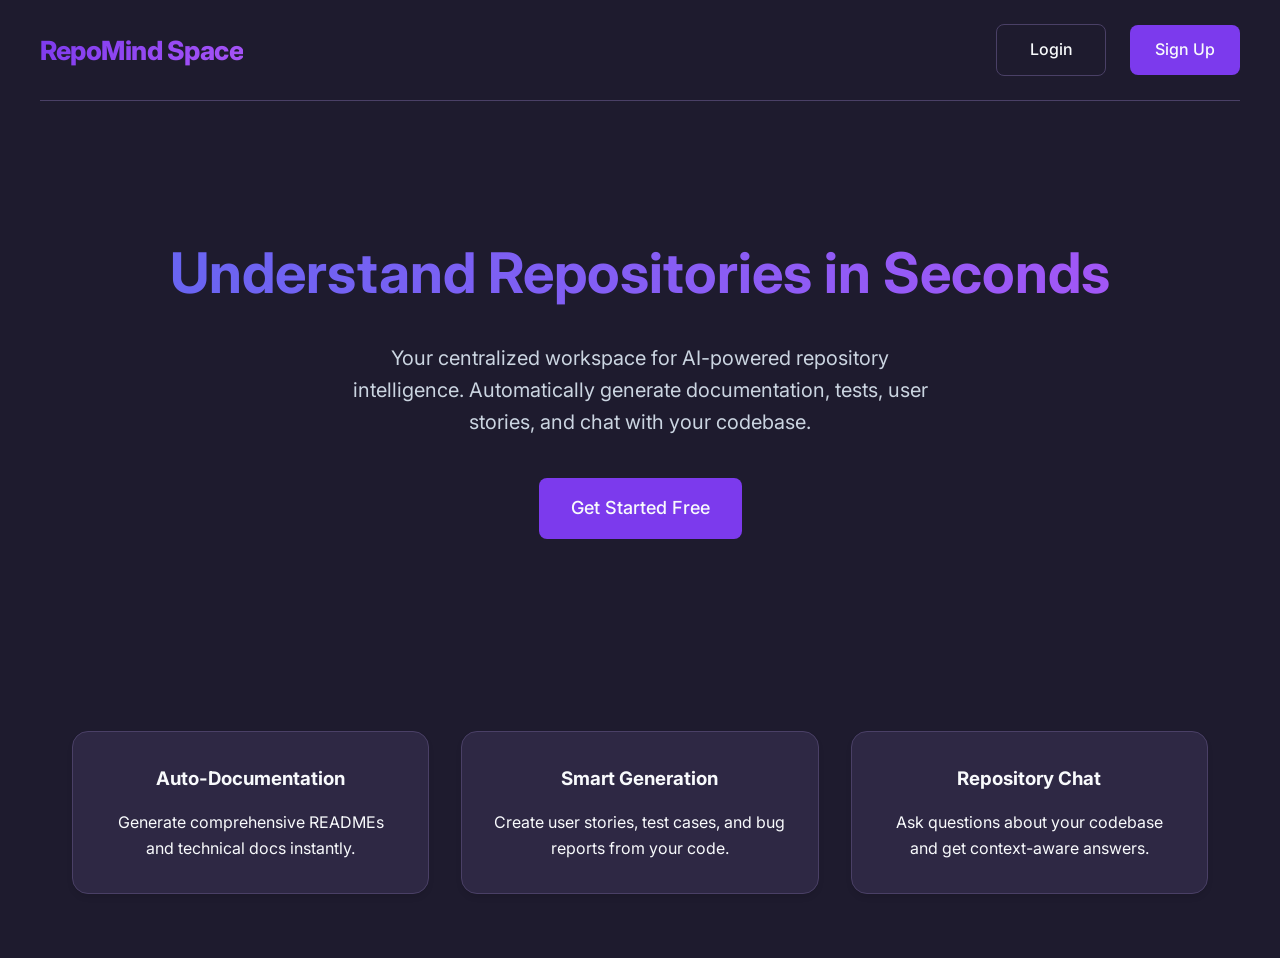
==== index.html @ f8f44703 "Project Completed" ====
<!DOCTYPE html>
<html lang="en">
<head>
    <meta charset="UTF-8">
    <meta name="viewport" content="width=device-width, initial-scale=1.0">
    <title>RepoMind Space - AI-Powered Repository Intelligence</title>
    <link href="https://fonts.googleapis.com/css2?family=Inter:wght@400;500;600;700&display=swap" rel="stylesheet">
    <link rel="stylesheet" href="css/style.css">
    <style>
        .hero {
            padding: 8rem 0;
            text-align: center;
        }
        .hero h1 {
            font-size: 3.5rem;
            margin-bottom: 1.5rem;
            background: linear-gradient(to right, #6366f1, #a855f7);
            -webkit-background-clip: text;
            -webkit-text-fill-color: transparent;
        }
        .hero p {
            font-size: 1.25rem;
            color: var(--text-muted);
            max-width: 600px;
            margin: 0 auto 2.5rem;
        }
        .features {
            padding: 4rem 0;
        }
    </style>
</head>
<body>
    <nav class="navbar container">
        <a href="index.html" class="navbar-brand">RepoMind Space</a>
        <div id="nav-unauth" class="navbar-nav">
            <a href="pages/login.html" class="btn btn-secondary" style="width: 110px;">Login</a>
            <a href="pages/register.html" class="btn btn-primary" style="width: 110px;">Sign Up</a>
        </div>
        <div id="nav-auth" class="navbar-nav" style="display: none; align-items: center; gap: 1rem;">
            <a href="pages/dashboard.html" class="btn btn-primary" style="padding: 0.5rem 1.25rem;">Dashboard</a>
        </div>
    </nav>

    <main class="container">
        <section class="hero">
            <h1>Understand Repositories in Seconds</h1>
            <p>Your centralized workspace for AI-powered repository intelligence. Automatically generate documentation, tests, user stories, and chat with your codebase.</p>
            <div style="display: flex; gap: 1rem; justify-content: center;">
                <a href="pages/register.html" class="btn btn-primary hero-btn" style="padding: 1rem 2rem; font-size: 1.125rem; transition: transform 0.2s ease, box-shadow 0.2s ease;" onmouseover="this.style.transform='translateY(-3px)'; this.style.boxShadow='0 10px 25px rgba(99, 102, 241, 0.4)';" onmouseout="this.style.transform='translateY(0)'; this.style.boxShadow='none';">Get Started Free</a>

            </div>
        </section>

        <section id="features" class="features grid grid-cols-3">
            <div class="card text-center animate-fade-up delay-100">
                <h3 class="mb-2">Auto-Documentation</h3>
                <p class="text-muted">Generate comprehensive READMEs and technical docs instantly.</p>
            </div>
            <div class="card text-center animate-fade-up delay-200">
                <h3 class="mb-2">Smart Generation</h3>
                <p class="text-muted">Create user stories, test cases, and bug reports from your code.</p>
            </div>
            <div class="card text-center animate-fade-up delay-300">
                <h3 class="mb-2">Repository Chat</h3>
                <p class="text-muted">Ask questions about your codebase and get context-aware answers.</p>
            </div>
        </section>
    </main>

    <script src="js/config.js"></script>
    <script>
        // Check if user is logged in
        document.addEventListener('DOMContentLoaded', () => {
            const token = localStorage.getItem('token');
            if (token) {
                document.getElementById('nav-unauth').style.display = 'none';
                document.getElementById('nav-auth').style.display = 'flex';
            }
        });
    </script>
</body>
</html>
---- css/style.css ----
:root {
  --primary-color: #7c3aed;
  --primary-hover: #6d28d9;
  --bg-dark: #1e1b2e;
  --bg-card: #2e2844;
  --text-main: #f8fafc;
  --text-muted: #cbd5e1;
  --border-color: #4a4066;
  --success: #10b981;
  --error: #ef4444;
  --warning: #f59e0b;
  --glass-bg: rgba(46, 40, 68, 0.6);
  --glass-border: var(--alpha-10);
  --glass-hover-bg: rgba(46, 40, 68, 0.8);
  --alpha-5: rgba(255, 255, 255, 0.05);
  --alpha-10: rgba(255, 255, 255, 0.1);
  --alpha-20: rgba(255, 255, 255, 0.2);
  --alpha-30: rgba(255, 255, 255, 0.3);}

:root[data-theme="light"] {
  --bg-dark: #f8fafc;
  --bg-card: #ffffff;
  --text-main: #0f172a;
  --text-muted: #64748b;
  --border-color: #e2e8f0;
  --glass-bg: rgba(255, 255, 255, 0.7);
  --glass-border: rgba(0, 0, 0, 0.1);
  --glass-hover-bg: rgba(255, 255, 255, 0.9);
  --alpha-5: rgba(0, 0, 0, 0.05);
  --alpha-10: rgba(0, 0, 0, 0.1);
  --alpha-20: rgba(0, 0, 0, 0.2);
  --alpha-30: rgba(0, 0, 0, 0.3);

}

* {
  box-sizing: border-box;
  margin: 0;
  padding: 0;
}

body {
  font-family: 'Inter', system-ui, sans-serif;
  background-color: var(--bg-dark);
  color: var(--text-main);
  line-height: 1.6;
}

a {
  color: var(--primary-color);
  text-decoration: none;
  transition: color 0.3s ease;
}

a:hover {
  color: var(--primary-hover);
}

.container {
  max-width: 1200px;
  margin: 0 auto;
  padding: 0 2rem;
}

/* Navbar */
.navbar {
  display: flex;
  justify-content: space-between;
  align-items: center;
  padding: 1.5rem 0;
  border-bottom: 1px solid var(--border-color);
}

.navbar-brand {
  font-size: 1.65rem;
  font-weight: 800;
  text-decoration: none;
  background: linear-gradient(135deg, var(--primary-color), #a855f7);
  -webkit-background-clip: text;
  -webkit-text-fill-color: transparent;
  letter-spacing: -0.5px;
  white-space: nowrap;
}

.navbar-nav {
  display: flex;
  gap: 1.5rem;
  align-items: center;
}

/* Buttons */
.btn {
  display: inline-flex;
  align-items: center;
  justify-content: center;
  padding: 0.75rem 1.5rem;
  border-radius: 0.5rem;
  font-weight: 500;
  cursor: pointer;
  transition: all 0.2s ease;
  border: none;
  font-size: 1rem;
}

.btn-primary {
  background-color: var(--primary-color);
  color: var(--text-main);
}

.btn-primary:hover {
  background-color: var(--primary-hover);
  color: white !important;
  transform: translateY(-1px);
  box-shadow: 0 0 15px rgba(99, 102, 241, 0.4);
}

.btn-secondary {
  background-color: transparent;
  border: 1px solid var(--border-color);
  color: var(--text-main);
}

.btn-secondary:hover {
  background-color: var(--bg-card);
}

/* Cards */
.card {
  background-color: var(--bg-card);
  border-radius: 1rem;
  padding: 2rem;
  border: 1px solid var(--border-color);
  box-shadow: 0 4px 6px -1px rgb(0 0 0 / 0.1);
}

/* Forms */
.form-group {
  margin-bottom: 1.5rem;
}

.form-label {
  display: block;
  margin-bottom: 0.5rem;
  font-weight: 500;
  color: var(--text-muted);
}

.form-control {
  width: 100%;
  padding: 0.75rem 1rem;
  background-color: var(--bg-dark);
  border: 1px solid var(--border-color);
  border-radius: 0.5rem;
  color: var(--text-main);
  font-family: inherit;
  transition: border-color 0.2s;
}

.form-control:focus {
  outline: none;
  border-color: var(--primary-color);
}

/* Utility */
.text-center {
  text-align: center;
}

.mb-1 {
  margin-bottom: 0.5rem;
}

.mb-2 {
  margin-bottom: 1rem;
}

.mb-4 {
  margin-bottom: 2rem;
}

.mb-5 {
  margin-bottom: 3rem;
}

.mt-4 {
  margin-top: 2rem;
}

/* Dashboard Layout */
.app-layout {
  display: grid;
  grid-template-columns: 300px 1fr;
  min-height: 100vh;
}

.sidebar {
  background-color: var(--bg-card);
  border-right: 1px solid var(--border-color);
  padding: 1.5rem;
  display: flex;
  flex-direction: column;
  height: 100vh;
  position: sticky;
  top: 0;
}

.sidebar-nav {
  display: flex;
  flex-direction: column;
  gap: 0.5rem;
  margin-top: 2rem;
}

.sidebar-link {
  padding: 0.75rem 1rem;
  border-radius: 0.5rem;
  color: var(--text-muted);
  transition: all 0.2s;
}

.sidebar-link:hover {
  background-color: rgba(168, 85, 247, 0.08);
  color: var(--text-main);
}

.sidebar-link.active {
  background-color: rgba(168, 85, 247, 0.12);
  color: var(--text-main);
  box-shadow: inset 3px 0 0 #a855f7;
}

.main-content {
  padding: 3rem;
  overflow-y: auto;
}

/* Grid System */
.grid {
  display: grid;
  gap: 2rem;
}

.grid-cols-2 {
  grid-template-columns: repeat(2, 1fr);
}

.grid-cols-3 {
  grid-template-columns: repeat(3, 1fr);
}

.grid-cols-4 {
  grid-template-columns: repeat(4, 1fr);
}

/* Auth Split Layout */
.auth-split {
  display: flex;
  min-height: 100vh;
  background-color: #1e1b2e;
  /* dark purple/black background */
  color: var(--text-main);
  padding: 1rem;
  gap: 1rem;
}

.auth-split-left {
  flex: 1;
  border-radius: 1rem;
  background: linear-gradient(135deg, #4f46e5 0%, #1e1b4b 100%);
  background-image: url('https://images.unsplash.com/photo-1618005182384-a83a8bd57fbe?q=80&w=1470&auto=format&fit=crop');
  /* Abstract fluid/tech matching the AI theme */
  background-size: cover;
  background-position: center;
  position: relative;
  display: flex;
  flex-direction: column;
  justify-content: space-between;
  padding: 2.5rem;
  overflow: hidden;
  animation: bgSlideshow 15s infinite;
}

@keyframes bgSlideshow {

  0%,
  100% {
    background-image: url('https://images.unsplash.com/photo-1618005182384-a83a8bd57fbe?q=80&w=1470&auto=format&fit=crop');
  }

  33.33% {
    background-image: url('https://images.unsplash.com/photo-1550751827-4bd374c3f58b?q=80&w=1470&auto=format&fit=crop');
  }

  66.66% {
    background-image: url('https://images.unsplash.com/photo-1451187580459-43490279c0fa?q=80&w=1470&auto=format&fit=crop');
  }
}

.indicator {
  width: 2rem;
  height: 3px;
  background: var(--alpha-30);
  border-radius: 2px;
  transition: background 0.3s;
  animation: slideIndicator 15s infinite;
}

.indicator:nth-child(1) {
  animation-delay: 0s;
}

.indicator:nth-child(2) {
  animation-delay: -10s;
}

.indicator:nth-child(3) {
  animation-delay: -5s;
}

@keyframes slideIndicator {

  0%,
  30% {
    background: white;
  }

  33%,
  100% {
    background: var(--alpha-30);
  }
}

.auth-split-left::before {
  content: '';
  position: absolute;
  top: 0;
  left: 0;
  right: 0;
  bottom: 0;
  background: rgba(30, 27, 46, 0.5);
  /* dark tint overlay */
  z-index: 1;
}

.auth-split-left>* {
  position: relative;
  z-index: 2;
}

.auth-header {
  display: flex;
  justify-content: space-between;
  align-items: center;
}

.auth-brand {
  font-size: 1.75rem;
  font-weight: 800;
  color: var(--text-main);
  letter-spacing: 1px;
  text-shadow: 0 0 10px rgba(168, 85, 247, 0.6), 0 0 20px rgba(168, 85, 247, 0.4);
}

.version-text {
  font-size: 11.5px;
  color: var(--text-muted);
  opacity: 0.7;
  letter-spacing: 0.02em;
  font-weight: 500;
  display: block;
  margin-top: 0.15rem;
}

.version-text.auth-version {
  color: rgba(255, 255, 255, 0.6);
}

.auth-back {
  color: rgba(255, 255, 255, 0.8);
  font-size: 0.875rem;
  background: var(--alpha-10);
  padding: 0.5rem 1rem;
  border-radius: 2rem;
  transition: all 0.2s;
}

.auth-back:hover {
  background: var(--alpha-20);
  color: var(--text-main);
}

.auth-hero-text h1 {
  font-size: 2.5rem;
  color: var(--text-main);
  line-height: 1.2;
  margin-bottom: 2rem;
  max-width: 400px;
}

.auth-split-right {
  flex: 1;
  display: flex;
  flex-direction: column;
  justify-content: center;
  align-items: center;
  padding: 2rem;
}

.auth-form-wrapper {
  width: 100%;
  max-width: 420px;
}

.auth-form-wrapper h2 {
  font-size: 2.5rem;
  margin-bottom: 0.5rem;
  font-weight: 600;
}

.auth-subtitle {
  color: var(--text-muted);
  margin-bottom: 2.5rem;
}

.auth-form-wrapper .form-control {
  background-color: var(--alpha-5);
  border: 1px solid var(--alpha-10);
  padding: 1rem;
  border-radius: 0.5rem;
  font-size: 1rem;
  transition: all 0.2s ease;
}

.auth-form-wrapper .form-control:focus {
  border-color: #a78bfa;
  background-color: var(--alpha-5);
  box-shadow: 0 0 0 2px rgba(167, 139, 250, 0.2);
}

.auth-form-wrapper .btn-primary {
  padding: 1rem;
  width: 100%;
  font-size: 1rem;
  border-radius: 0.5rem;
  margin-top: 1rem;
  background-color: #7c3aed;
  /* purple-ish button */
  border: none;
  font-weight: 500;
}

.auth-form-wrapper .btn-primary:hover {
  background-color: #6d28d9;
  box-shadow: 0 0 15px rgba(124, 58, 237, 0.4);
}

.social-login {
  display: flex;
  gap: 1rem;
  margin-top: 1.5rem;
}

.btn-social {
  flex: 1;
  background: transparent;
  border: 1px solid var(--alpha-10);
  color: var(--text-main);
  padding: 0.75rem;
  border-radius: 0.5rem;
  display: flex;
  justify-content: center;
  align-items: center;
  gap: 0.5rem;
  cursor: pointer;
  transition: all 0.2s;
  font-family: inherit;
  font-size: 0.875rem;
}

.btn-social:hover {
  background: var(--alpha-5);
}

.divider {
  display: flex;
  align-items: center;
  text-align: center;
  margin: 2rem 0;
  color: var(--text-muted);
  font-size: 0.875rem;
}

.divider::before,
.divider::after {
  content: '';
  flex: 1;
  border-bottom: 1px solid var(--alpha-10);
}

.divider:not(:empty)::before {
  margin-right: 1rem;
}

.divider:not(:empty)::after {
  margin-left: 1rem;
}

/* Animations */
@keyframes fadeInUp {
  from {
    opacity: 0;
    transform: translateY(20px);
  }

  to {
    opacity: 1;
    transform: translateY(0);
  }
}

.animate-fade-up {
  animation: fadeInUp 0.6s ease-out forwards;
  opacity: 0;
}

.delay-100 {
  animation-delay: 100ms;
}

.delay-200 {
  animation-delay: 200ms;
}

.delay-300 {
  animation-delay: 300ms;
}

/* Neon Accents & Glowing Cards */
.glow-card {
  position: relative;
  border: 1px solid rgba(168, 85, 247, 0.2);
  box-shadow: 0 4px 20px -2px rgba(99, 102, 241, 0.1);
  transition: all 0.3s ease;
}

.glow-card:hover {
  border-color: rgba(168, 85, 247, 0.5);
  box-shadow: 0 0 20px rgba(168, 85, 247, 0.2), inset 0 0 10px rgba(99, 102, 241, 0.1);
  transform: translateY(-3px);
}

.glow-card .metric-value {
  font-size: 2.5rem;
  font-weight: 800;
  background: linear-gradient(to right, #a855f7, #6366f1);
  -webkit-background-clip: text;
  -webkit-text-fill-color: transparent;
}

/* Dashboard App Layout Enhancements */
.app-layout {
  position: relative;
  background-color: var(--bg-dark);
}

.app-layout::before {
  content: '';
  position: absolute;
  top: 0;
  left: 0;
  width: 40vw;
  height: 40vw;
  background: radial-gradient(circle, rgba(168, 85, 247, 0.08) 0%, transparent 60%);
  pointer-events: none;
  z-index: 0;
}

.app-layout::after {
  content: '';
  position: absolute;
  bottom: 0;
  right: 0;
  width: 50vw;
  height: 50vw;
  background: radial-gradient(circle, rgba(168, 85, 247, 0.06) 0%, transparent 60%);
  pointer-events: none;
  z-index: 0;
}

.sidebar,
.main-content {
  position: relative;
  z-index: 10;
}

/* Glassmorphism Panel */
.glass-panel {
  background: var(--glass-bg);
  backdrop-filter: blur(12px);
  -webkit-backdrop-filter: blur(12px);
  border: 1px solid var(--glass-border);
  border-radius: 1rem;
  padding: 2rem;
  box-shadow: 0 4px 6px -1px rgba(0, 0, 0, 0.1), 0 2px 4px -1px rgba(0, 0, 0, 0.06);
}

/* Sidebar Icons */
.sidebar-link {
  display: flex;
  align-items: center;
  gap: 0.75rem;
  font-weight: 500;
}

.sidebar-link svg {
  width: 1.25rem;
  height: 1.25rem;
  opacity: 0.7;
  transition: opacity 0.2s;
}

.sidebar-link:hover svg,
.sidebar-link.active svg {
  opacity: 1;
}

/* Dashboard Metric Cards */
.metric-header {
  display: flex;
  justify-content: space-between;
  align-items: center;
  margin-bottom: 0.5rem;
}

.metric-icon {
  padding: 0.5rem;
  border-radius: 0.5rem;
  background: rgba(99, 102, 241, 0.1);
  color: var(--primary-color);
  display: flex;
}

.trend-up {
  font-size: 0.75rem;
  color: var(--success);
  font-weight: 600;
  margin-top: 0.25rem;
}

/* Onboarding Progress */
.progress-container {
  width: 100%;
  height: 6px;
  background: var(--alpha-10);
  border-radius: 3px;
  margin: 1rem 0;
  overflow: hidden;
}

.progress-bar {
  height: 100%;
  background: linear-gradient(to right, #6366f1, #a855f7);
  width: 0%;
  /* Default 0 */
  transition: width 0.5s ease;
}

.checklist {
  list-style: none;
  margin-bottom: 1.5rem;
}

.checklist li {
  display: flex;
  align-items: center;
  gap: 0.75rem;
  margin-bottom: 0.5rem;
  color: var(--text-muted);
}

.checklist li svg {
  color: var(--border-color);
}

.checklist li.completed {
  color: var(--text-main);
}

.checklist li.completed svg {
  color: var(--success);
}

/* Quick Actions */
.quick-action-card {
  display: flex;
  flex-direction: column;
  align-items: flex-start;
  padding: 1.5rem;
  background: var(--alpha-5);
  border: 1px solid var(--glass-border);
  border-radius: 0.75rem;
  cursor: pointer;
  transition: all 0.2s ease;
  text-decoration: none;
  color: var(--text-main);
}

.quick-action-card:hover {
  background: rgba(99, 102, 241, 0.05);
  border-color: rgba(99, 102, 241, 0.3);
  transform: translateY(-2px);
  box-shadow: 0 4px 15px rgba(99, 102, 241, 0.1);
}

.quick-action-icon {
  padding: 0.75rem;
  border-radius: 0.5rem;
  background: var(--alpha-5);
  margin-bottom: 1rem;
  transition: background 0.2s;
}

.quick-action-card:hover .quick-action-icon {
  background: rgba(99, 102, 241, 0.2);
  color: #a855f7;
}

/* AI Assistant FAB */
.ai-fab {
  position: fixed;
  bottom: 2rem;
  right: 2rem;
  background: linear-gradient(135deg, #6366f1, #a855f7);
  color: var(--text-main);
  padding: 0.75rem 1.25rem;
  border-radius: 2rem;
  display: flex;
  align-items: center;
  gap: 0.5rem;
  font-weight: 600;
  box-shadow: 0 4px 15px rgba(168, 85, 247, 0.4);
  cursor: pointer;
  transition: all 0.2s ease;
  z-index: 100;
  border: 1px solid var(--alpha-20);
}

.ai-fab:hover {
  transform: translateY(-3px) scale(1.02);
  box-shadow: 0 6px 20px rgba(168, 85, 247, 0.6);
}

/* Onboarding Layout */
.onboarding-container {
  max-width: 1400px;
  margin: 0 auto;
}

.onboarding-layout {
  display: grid;
  grid-template-columns: 2fr 1fr;
  gap: 2.5rem;
  align-items: start;
}

/* Workspaces Layout */
.content-with-sidebar {
  display: grid;
  grid-template-columns: 1fr 300px;
  gap: 2rem;
}

.side-panel {
  border-left: 1px solid var(--border-color);
  padding-left: 2rem;
  display: flex;
  flex-direction: column;
  gap: 2rem;
}

.search-wrapper {
  position: relative;
  width: 100%;
  max-width: 400px;
}

.search-input {
  width: 100%;
  padding: 0.75rem 1rem 0.75rem 2.5rem;
  background-color: var(--bg-dark);
  border: 1px solid var(--border-color);
  border-radius: 0.5rem;
  color: var(--text-main);
  transition: all 0.2s;
}

.search-input:focus {
  outline: none;
  border-color: var(--primary-color);
  box-shadow: 0 0 0 2px rgba(124, 58, 237, 0.2);
}

.search-icon {
  position: absolute;
  left: 0.75rem;
  top: 50%;
  transform: translateY(-50%);
  color: var(--text-muted);
}

.tech-badge {
  display: inline-block;
  padding: 0.25rem 0.75rem;
  font-size: 0.75rem;
  border-radius: 1rem;
  background: rgba(124, 58, 237, 0.1);
  color: #a78bfa;
  border: 1px solid rgba(124, 58, 237, 0.2);
  margin-right: 0.5rem;
  margin-bottom: 0.5rem;
}

.activity-item {
  display: flex;
  gap: 1rem;
  margin-bottom: 1.5rem;
  position: relative;
}

.activity-item::before {
  content: '';
  position: absolute;
  left: 0.5rem;
  top: 1.5rem;
  bottom: -1.5rem;
  width: 1px;
  background: var(--border-color);
}

.activity-item:last-child::before {
  display: none;
}

.activity-icon {
  width: 1rem;
  height: 1rem;
  border-radius: 50%;
  background: var(--bg-card);
  border: 2px solid var(--primary-color);
  z-index: 1;
  margin-top: 0.25rem;
  flex-shrink: 0;
}

.activity-content h4 {
  font-size: 0.875rem;
  margin-bottom: 0.15rem;
}

.activity-content p {
  font-size: 0.75rem;
  color: var(--text-muted);
}

/* Create Workspace Redesign Enhancements */
.stepper {
  display: flex;
  align-items: center;
  gap: 1.5rem;
  margin-top: 1.5rem;
  margin-bottom: 2rem;
}

.step-item {
  display: flex;
  align-items: center;
  gap: 0.5rem;
  font-size: 0.875rem;
  color: var(--text-muted);
  font-weight: 500;
}

.step-item.active {
  color: #a78bfa;
}

.step-number {
  display: flex;
  align-items: center;
  justify-content: center;
  width: 1.5rem;
  height: 1.5rem;
  border-radius: 50%;
  background: var(--alpha-10);
  font-size: 0.75rem;
}

.step-item.active .step-number {
  background: var(--primary-color);
  color: var(--text-main);
}

.helper-text {
  font-size: 0.75rem;
  color: var(--text-muted);
  margin-top: 0.5rem;
  display: block;
}

.pill-tabs {
  display: inline-flex;
  background: rgba(0, 0, 0, 0.2);
  padding: 0.35rem;
  border-radius: 2rem;
  gap: 0.25rem;
  margin-bottom: 2rem;
  border: 1px solid var(--glass-border);
}

.pill-btn {
  background: transparent;
  border: none;
  color: var(--text-muted);
  font-size: 0.875rem;
  font-weight: 500;
  cursor: pointer;
  padding: 0.5rem 1.25rem;
  border-radius: 1.5rem;
  transition: all 0.3s ease;
}

.pill-btn:hover {
  color: var(--text-main);
  background: var(--alpha-5);
}

.pill-btn.active {
  background: linear-gradient(135deg, #7c3aed, #6d28d9);
  color: var(--text-main);
  box-shadow: 0 4px 12px rgba(124, 58, 237, 0.3);
}

.upload-dropzone {
  border: 2px dashed var(--border-color);
  border-radius: 0.75rem;
  padding: 3rem 2rem;
  text-align: center;
  background: var(--alpha-5);
  cursor: pointer;
  transition: all 0.2s ease;
  display: flex;
  flex-direction: column;
  align-items: center;
  gap: 1rem;
}

.upload-dropzone:hover,
.upload-dropzone.dragover {
  border-color: var(--primary-color);
  background: rgba(124, 58, 237, 0.05);
}

.upload-icon {
  width: 3rem;
  height: 3rem;
  color: var(--primary-color);
  opacity: 0.8;
}

.trust-badges {
  display: flex;
  gap: 1.5rem;
  justify-content: center;
  margin-top: 2rem;
  flex-wrap: wrap;
}

.trust-badge {
  display: flex;
  align-items: center;
  gap: 0.5rem;
  font-size: 0.75rem;
  color: var(--text-muted);
}

.analysis-container {
  max-width: 1400px;
  margin: 0 auto;
  padding: 48px 56px;
  width: 100%;
}

.analysis-header-title {
  font-size: 40px;
  font-weight: 800;
  margin-bottom: 0.5rem;
  color: var(--text-main);
}

.analysis-section-title {
  font-size: 22px;
  font-weight: 700;
  margin-bottom: 1.5rem;
  color: var(--text-main);
}

.analysis-body-text {
  font-size: 16px;
  color: var(--text-muted);
  line-height: 1.6;
}

.analysis-card-value {
  font-size: 36px;
  font-weight: 800;
  color: var(--text-main);
  margin-bottom: 0.5rem;
}

.analysis-grid-65-35 {
  display: grid;
  grid-template-columns: 65% 1fr;
  gap: 36px;
  margin-bottom: 40px;
}

.analysis-grid-4 {
  display: grid;
  grid-template-columns: repeat(4, 1fr);
  gap: 32px;
  margin-bottom: 40px;
}

.analysis-grid-2 {
  display: grid;
  grid-template-columns: 1fr 1fr;
  gap: 36px;
  margin-bottom: 40px;
}

.analysis-card {
  background: rgba(30, 27, 46, 0.6);
  backdrop-filter: blur(12px);
  border: 1px solid var(--alpha-10);
  border-radius: 1rem;
  padding: 32px;
  transition: all 0.3s ease;
  position: relative;
  overflow: hidden;
  display: flex;
  flex-direction: column;
}

.analysis-card:hover {
  border-color: rgba(168, 85, 247, 0.4);
  box-shadow: 0 10px 30px rgba(0, 0, 0, 0.3), 0 0 20px rgba(124, 58, 237, 0.15);
  transform: translateY(-4px);
}

.analysis-card-inner-grid {
  display: flex;
  flex-direction: column;
  gap: 1.5rem;
}

.tree-panel {
  background: #0f0d14;
  border: 1px solid var(--glass-border);
  border-radius: 0.75rem;
  padding: 24px;
  font-family: 'Fira Code', 'Courier New', Courier, monospace;
  font-size: 16px;
  color: #a78bfa;
  line-height: 1.6;
  overflow-x: auto;
  position: relative;
  box-shadow: inset 0 0 20px rgba(0, 0, 0, 0.5);
  flex-grow: 1;
}

.insight-item {
  background: var(--alpha-5);
  border: 1px solid rgba(168, 85, 247, 0.15);
  border-radius: 0.75rem;
  padding: 1.5rem;
  display: flex;
  flex-direction: column;
  gap: 0.5rem;
}

.action-btn-large {
  display: flex;
  align-items: center;
  justify-content: flex-start;
  gap: 1rem;
  padding: 1.25rem 1.5rem;
  background: var(--alpha-5);
  border: 1px solid var(--alpha-10);
  border-radius: 0.75rem;
  color: var(--text-main);
  text-decoration: none;
  transition: all 0.2s;
  font-weight: 600;
  font-size: 16px;
}

.action-btn-large:hover {
  background: var(--alpha-10);
  border-color: rgba(168, 85, 247, 0.4);
  transform: translateX(4px);
}

.action-btn-large.primary {
  background: linear-gradient(135deg, rgba(124, 58, 237, 0.2), rgba(168, 85, 247, 0.1));
  border-color: var(--primary-color);
  color: var(--text-main);
}

.action-btn-large.primary:hover {
  background: var(--primary-color);
  box-shadow: 0 4px 15px rgba(124, 58, 237, 0.4);
  transform: translateX(4px);
}

@media (max-width: 1024px) {

  .analysis-grid-65-35,
  .analysis-grid-4,
  .analysis-grid-2 {
    grid-template-columns: 1fr;
  }
}


.meta-badges {
  display: flex;
  gap: 1rem;
  flex-wrap: wrap;
  margin-top: 1.5rem;
}

.meta-badge {
  display: inline-flex;
  align-items: center;
  gap: 0.5rem;
  padding: 0.4rem 0.8rem;
  background: var(--alpha-5);
  border: 1px solid var(--alpha-10);
  border-radius: 2rem;
  font-size: 0.75rem;
  color: var(--text-muted);
  backdrop-filter: blur(4px);
}

.meta-badge svg {
  color: var(--primary-color);
}

.hero-summary-card {
  display: grid;
  grid-template-columns: 2fr 1fr;
  gap: 2rem;
  background: linear-gradient(145deg, rgba(46, 40, 68, 0.6) 0%, rgba(30, 27, 46, 0.8) 100%);
  border: 1px solid rgba(168, 85, 247, 0.2);
  border-radius: 1rem;
  padding: 2.5rem;
  position: relative;
  overflow: hidden;
}

.hero-summary-card::before {
  content: '';
  position: absolute;
  top: -50%;
  left: -50%;
  width: 200%;
  height: 200%;
  background: radial-gradient(circle, rgba(168, 85, 247, 0.05) 0%, transparent 50%);
  pointer-events: none;
}

.health-card {
  display: flex;
  flex-direction: column;
  align-items: center;
  justify-content: center;
  border-left: 1px solid var(--alpha-10);
  padding-left: 2rem;
}

.circular-progress {
  position: relative;
  width: 120px;
  height: 120px;
  display: flex;
  align-items: center;
  justify-content: center;
  margin-bottom: 1rem;
}

.circular-progress svg {
  position: absolute;
  top: 0;
  left: 0;
  transform: rotate(-90deg);
}

.progress-circle-path {
  transition: stroke-dashoffset 0.5s ease-out;
  filter: drop-shadow(0 0 8px rgba(124, 58, 237, 0.6));
}

.circular-progress-value {
  font-size: 1.75rem;
  font-weight: 700;
  color: var(--text-main);
  z-index: 1;
}

.tech-pill {
  display: inline-block;
  padding: 0.4rem 1rem;
  background: rgba(124, 58, 237, 0.15);
  border: 1px solid rgba(124, 58, 237, 0.3);
  color: #c4b5fd;
  border-radius: 2rem;
  font-size: 0.875rem;
  font-weight: 500;
  box-shadow: inset 0 0 10px rgba(124, 58, 237, 0.1);
}

.metric-card-premium {
  position: relative;
  background: rgba(46, 40, 68, 0.4);
  backdrop-filter: blur(8px);
  border: 1px solid var(--glass-border);
  border-radius: 1rem;
  padding: 1.5rem;
  transition: all 0.3s ease;
  overflow: hidden;
}

.metric-card-premium:hover {
  transform: translateY(-5px);
  border-color: rgba(168, 85, 247, 0.4);
  box-shadow: 0 10px 25px rgba(0, 0, 0, 0.2), 0 0 15px rgba(124, 58, 237, 0.2);
}

.metric-card-premium::after {
  content: '';
  position: absolute;
  top: 0;
  left: 0;
  right: 0;
  height: 2px;
  background: linear-gradient(90deg, transparent, var(--primary-color), transparent);
  opacity: 0;
  transition: opacity 0.3s;
}

.metric-card-premium:hover::after {
  opacity: 1;
}

.metric-header-premium {
  display: flex;
  align-items: center;
  gap: 0.75rem;
  color: var(--text-muted);
  font-size: 0.875rem;
  margin-bottom: 1rem;
}

.metric-icon-premium {
  padding: 0.5rem;
  background: var(--alpha-5);
  border-radius: 0.5rem;
  color: var(--primary-color);
  display: flex;
}

.tree-panel {
  background: #110f18;
  border: 1px solid var(--glass-border);
  border-radius: 0.75rem;
  padding: 1.5rem;
  font-family: 'Fira Code', 'Courier New', Courier, monospace;
  font-size: 0.875rem;
  color: #a78bfa;
  line-height: 1.5;
  overflow-x: auto;
  position: relative;
  box-shadow: inset 0 0 20px rgba(0, 0, 0, 0.5);
}

.tree-panel .copy-btn {
  position: absolute;
  top: 1rem;
  right: 1rem;
  background: var(--alpha-10);
  border: none;
  color: var(--text-main);
  padding: 0.4rem 0.8rem;
  border-radius: 0.4rem;
  font-size: 0.75rem;
  cursor: pointer;
  display: flex;
  align-items: center;
  gap: 0.4rem;
  transition: background 0.2s;
}

.tree-panel .copy-btn:hover {
  background: var(--alpha-20);
}

.insight-grid {
  display: grid;
  grid-template-columns: repeat(3, 1fr);
  gap: 1.5rem;
}

.insight-card {
  background: rgba(30, 27, 46, 0.6);
  border: 1px solid rgba(168, 85, 247, 0.15);
  border-radius: 0.75rem;
  padding: 1.5rem;
  display: flex;
  flex-direction: column;
  gap: 0.5rem;
}

.action-panel-grid {
  display: grid;
  grid-template-columns: repeat(4, 1fr);
  gap: 1rem;
}

.action-btn {
  display: flex;
  flex-direction: column;
  align-items: center;
  justify-content: center;
  gap: 0.75rem;
  padding: 1.5rem;
  background: var(--alpha-5);
  border: 1px solid var(--glass-border);
  border-radius: 0.75rem;
  color: var(--text-main);
  text-decoration: none;
  transition: all 0.2s;
  text-align: center;
  font-weight: 500;
}

.action-btn:hover {
  background: var(--alpha-10);
  border-color: var(--alpha-20);
  transform: translateY(-2px);
}

.action-btn.primary {
  background: rgba(124, 58, 237, 0.1);
  border-color: var(--primary-color);
  color: var(--text-main);
}

.action-btn.primary:hover {
  background: var(--primary-color);
  box-shadow: 0 4px 15px rgba(124, 58, 237, 0.4);
}

@media (max-width: 768px) {
  .app-layout {
    grid-template-columns: 1fr;
  }

  .sidebar {
    display: none;
  }

  .auth-split {
    flex-direction: column;
  }

  .auth-split-left {
    min-height: 40vh;
  }

  .content-with-sidebar {
    grid-template-columns: 1fr;
  }

  .side-panel {
    border-left: none;
    padding-left: 0;
    border-top: 1px solid var(--border-color);
    padding-top: 2rem;
  }
}
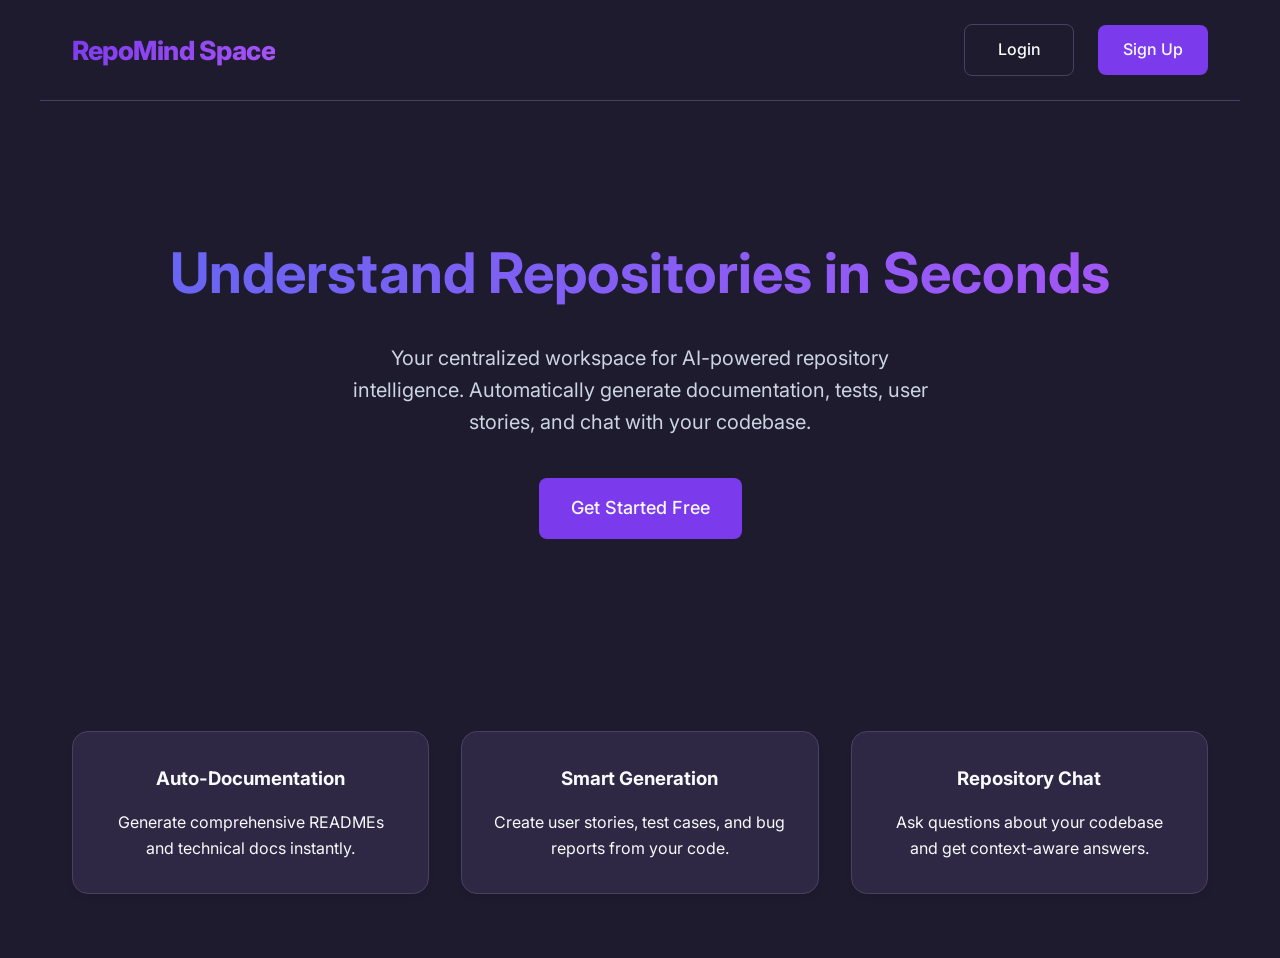
==== commit d4c156aa: "Improved Usability for different screen sizes, resolved gemini endpoint issue" ====
--- a/index.html
+++ b/index.html
@@ -28,6 +28,7 @@
             padding: 4rem 0;
         }
     </style>
+    <link rel="stylesheet" href="css/responsive.css">
 </head>
 <body>
     <nav class="navbar container">
--- a/css/responsive.css
+++ b/css/responsive.css
@@ -0,0 +1,562 @@
+/* =========================================================
+   RepoMind Space – Responsive & UX Enhancement Layer
+   Breakpoints:
+     Mobile  : max-width 640px
+     Tablet  : max-width 1024px
+     Desktop : 1025px+
+   ========================================================= */
+
+/* ── Mobile hamburger toggle button ─────────────────────── */
+#mobileSidebarToggle {
+  display: none;
+  position: fixed;
+  top: 1rem;
+  left: 1rem;
+  z-index: 1001;
+  background: var(--glass-bg);
+  backdrop-filter: blur(12px);
+  border: 1px solid var(--glass-border);
+  border-radius: 10px;
+  width: 44px;
+  height: 44px;
+  align-items: center;
+  justify-content: center;
+  cursor: pointer;
+  color: var(--text-main);
+  box-shadow: 0 4px 15px rgba(0, 0, 0, 0.3);
+  transition: all 0.2s ease;
+}
+
+#mobileSidebarToggle:hover {
+  background: rgba(124, 58, 237, 0.2);
+  border-color: rgba(124, 58, 237, 0.4);
+}
+
+/* Mobile overlay behind open sidebar */
+#sidebarOverlay {
+  display: none;
+  position: fixed;
+  inset: 0;
+  background: rgba(0, 0, 0, 0.6);
+  backdrop-filter: blur(2px);
+  z-index: 999;
+}
+
+/* ── Fluid container padding ─────────────────────────────── */
+.container {
+  padding-inline: clamp(1rem, 4vw, 2rem);
+}
+
+/* ── Fluid typography ────────────────────────────────────── */
+.analysis-header-title {
+  font-size: clamp(1.5rem, 4vw, 2.5rem);
+}
+
+.analysis-section-title {
+  font-size: clamp(1.1rem, 2.5vw, 1.375rem);
+}
+
+.analysis-card-value {
+  font-size: clamp(1.5rem, 3vw, 2.25rem);
+}
+
+.auth-hero-text h1 {
+  font-size: clamp(1.5rem, 4vw, 2.5rem);
+}
+
+.auth-form-wrapper h2 {
+  font-size: clamp(1.5rem, 3.5vw, 2.5rem);
+}
+
+/* ── Safe touch targets ──────────────────────────────────── */
+.sidebar-link,
+.btn,
+.btn-primary,
+.btn-saas-primary,
+.action-btn-large,
+.quick-action-card {
+  min-height: 44px;
+}
+
+/* ── Create Workspace form ───────────────────────────────── */
+.form-input-saas {
+  width: 100%;
+  padding: 0.875rem 1rem;
+  background: var(--glass-bg);
+  border: 1px solid var(--alpha-10);
+  border-radius: 8px;
+  color: var(--text-main);
+  font-size: 1rem;
+  font-family: inherit;
+  transition: all 0.2s ease;
+}
+
+.form-input-saas:focus {
+  outline: none;
+  border-color: var(--primary-color);
+  box-shadow: 0 0 0 3px rgba(124, 58, 237, 0.15);
+}
+
+.form-label-saas {
+  display: block;
+  margin-bottom: 0.5rem;
+  font-weight: 500;
+  color: var(--text-main);
+  font-size: 0.9rem;
+}
+
+.form-helper-saas {
+  display: block;
+  margin-top: 0.35rem;
+  font-size: 0.78rem;
+  color: var(--text-muted);
+}
+
+.form-group-saas {
+  margin-bottom: 1.5rem;
+}
+
+.btn-saas-primary {
+  display: inline-flex;
+  align-items: center;
+  justify-content: center;
+  gap: 0.5rem;
+  padding: 0.875rem 1.5rem;
+  background: linear-gradient(135deg, #7c3aed, #6d28d9);
+  color: white;
+  border: none;
+  border-radius: 8px;
+  font-size: 1rem;
+  font-weight: 600;
+  font-family: inherit;
+  cursor: pointer;
+  transition: all 0.2s ease;
+}
+
+.btn-saas-primary:hover {
+  background: linear-gradient(135deg, #6d28d9, #5b21b6);
+  box-shadow: 0 4px 15px rgba(124, 58, 237, 0.4);
+  transform: translateY(-1px);
+}
+
+.pill-tab {
+  display: inline-flex;
+  align-items: center;
+  gap: 0.5rem;
+  padding: 0.5rem 1rem;
+  border-radius: 2rem;
+  cursor: pointer;
+  font-size: 0.875rem;
+  font-weight: 500;
+  color: var(--text-muted);
+  transition: all 0.2s ease;
+  user-select: none;
+}
+
+.pill-tab.active {
+  background: linear-gradient(135deg, #7c3aed, #6d28d9);
+  color: white;
+  box-shadow: 0 2px 10px rgba(124, 58, 237, 0.3);
+}
+
+.step-indicator {
+  display: flex;
+  align-items: center;
+  gap: 1rem;
+  margin-bottom: 2rem;
+  flex-wrap: wrap;
+}
+
+.step {
+  display: flex;
+  align-items: center;
+  gap: 0.5rem;
+  font-size: 0.875rem;
+  color: var(--text-muted);
+  font-weight: 500;
+}
+
+.step.active {
+  color: var(--text-main);
+}
+
+.page-container {
+  max-width: 900px;
+  margin: 0 auto;
+  padding: 2rem;
+}
+
+
+/* ==========================================================
+   TABLET  (max-width: 1024px)
+   ========================================================== */
+@media (max-width: 1024px) {
+
+  /* Sidebar becomes a slide-in drawer */
+  .app-layout {
+    grid-template-columns: 1fr;
+  }
+
+  .sidebar {
+    position: fixed;
+    top: 0;
+    left: 0;
+    height: 100vh;
+    width: 280px;
+    z-index: 1000;
+    transform: translateX(-100%);
+    transition: transform 0.3s cubic-bezier(0.4, 0, 0.2, 1);
+    border-radius: 0 1rem 1rem 0;
+    margin: 0 !important;
+  }
+
+  .sidebar.is-open {
+    transform: translateX(0);
+  }
+
+  #mobileSidebarToggle {
+    display: flex;
+  }
+
+  #sidebarOverlay.is-visible {
+    display: block;
+  }
+
+  /* Push main content away from toggle button */
+  .main-content {
+    padding: 1.5rem 1.25rem;
+    padding-top: 4.5rem; /* space for the hamburger */
+  }
+
+  /* Grids collapse to 2 columns */
+  .analysis-grid-4 {
+    grid-template-columns: repeat(2, 1fr);
+    gap: 1.25rem;
+  }
+
+  .analysis-grid-65-35,
+  .hero-summary-card {
+    grid-template-columns: 1fr;
+    gap: 1.5rem;
+  }
+
+  .health-card {
+    border-left: none;
+    padding-left: 0;
+    border-top: 1px solid var(--alpha-10);
+    padding-top: 1.5rem;
+  }
+
+  .insight-grid {
+    grid-template-columns: repeat(2, 1fr);
+  }
+
+  .action-panel-grid {
+    grid-template-columns: repeat(2, 1fr);
+  }
+
+  .onboarding-layout {
+    grid-template-columns: 1fr;
+  }
+
+  .grid-cols-4 {
+    grid-template-columns: repeat(2, 1fr);
+  }
+
+  .grid-cols-3 {
+    grid-template-columns: repeat(2, 1fr);
+  }
+
+  /* Workspace detail sidebar */
+  .content-with-sidebar {
+    grid-template-columns: 1fr;
+  }
+
+  .side-panel {
+    border-left: none;
+    padding-left: 0;
+    border-top: 1px solid var(--border-color);
+    padding-top: 1.5rem;
+  }
+}
+
+
+/* ==========================================================
+   MOBILE  (max-width: 640px)
+   ========================================================== */
+@media (max-width: 640px) {
+
+  /* Auth pages */
+  .auth-split {
+    flex-direction: column;
+    padding: 0;
+    gap: 0;
+  }
+
+  .auth-split-left {
+    min-height: 45vw;
+    border-radius: 0;
+    padding: 1.5rem;
+  }
+
+  .auth-split-right {
+    padding: 1.5rem;
+    align-items: stretch;
+  }
+
+  .auth-form-wrapper {
+    max-width: 100%;
+  }
+
+  .auth-hero-text h1 {
+    font-size: 1.5rem;
+    margin-bottom: 1rem;
+  }
+
+  /* Dashboard main content */
+  .main-content {
+    padding: 1rem 0.875rem;
+    padding-top: 4.5rem;
+  }
+
+  /* All grids become single column */
+  .analysis-grid-4,
+  .analysis-grid-2,
+  .analysis-grid-65-35,
+  .grid-cols-2,
+  .grid-cols-3,
+  .grid-cols-4,
+  .insight-grid,
+  .action-panel-grid,
+  .onboarding-layout,
+  .content-with-sidebar {
+    grid-template-columns: 1fr !important;
+    gap: 1rem;
+  }
+
+  .hero-summary-card {
+    grid-template-columns: 1fr;
+    padding: 1.25rem;
+    gap: 1rem;
+  }
+
+  .health-card {
+    border-left: none;
+    padding-left: 0;
+    border-top: 1px solid var(--alpha-10);
+    padding-top: 1.25rem;
+  }
+
+  /* Cards & containers */
+  .analysis-card {
+    padding: 1.25rem;
+  }
+
+  .analysis-container {
+    padding: 1rem 0.875rem;
+  }
+
+  .glass-panel {
+    padding: 1rem;
+    border-radius: 0.75rem;
+  }
+
+  .page-container {
+    padding: 1rem 0.875rem;
+  }
+
+  /* Headers with action buttons stack vertically */
+  header[style*="display: flex"][style*="justify-content: space-between"],
+  .analysis-container > header {
+    flex-direction: column !important;
+    align-items: flex-start !important;
+    gap: 1rem;
+  }
+
+  .action-btn-large {
+    width: 100%;
+    justify-content: center;
+    font-size: 0.9rem;
+    padding: 0.875rem 1rem;
+  }
+
+  /* Repository chat page */
+  .chat-layout,
+  [style*="grid-template-columns: 300px 1fr"],
+  [style*="grid-template-columns: 280px 1fr"] {
+    display: flex !important;
+    flex-direction: column !important;
+  }
+
+  /* Artifact generation cards */
+  [style*="grid-template-columns: repeat(2, 1fr)"] {
+    grid-template-columns: 1fr !important;
+  }
+
+  /* Workspace detail sidebar nav */
+  [style*="grid-template-columns: 240px 1fr"],
+  [style*="grid-template-columns: 260px 1fr"] {
+    display: flex !important;
+    flex-direction: column !important;
+  }
+
+  /* Generate artifact page queue + canvas layout */
+  [style*="display: grid"][style*="65%"],
+  [style*="grid-template-columns: 1fr 380px"],
+  [style*="grid-template-columns: 1fr 360px"] {
+    grid-template-columns: 1fr !important;
+  }
+
+  /* Pill tabs become full-width */
+  .pill-tabs {
+    display: flex;
+    width: 100%;
+  }
+
+  .pill-tab {
+    flex: 1;
+    justify-content: center;
+    font-size: 0.8rem;
+    padding: 0.5rem 0.5rem;
+  }
+
+  /* Workspace stat grid (4 cols in workspaces.html) */
+  [style*="grid-template-columns: repeat(4, 1fr)"] {
+    grid-template-columns: repeat(2, 1fr) !important;
+  }
+
+  /* Step indicator wraps nicely */
+  .step-indicator {
+    gap: 0.5rem;
+  }
+
+  .step {
+    font-size: 0.75rem;
+  }
+
+  /* Workspaces card grid */
+  [style*="grid-template-columns: repeat(3, 1fr)"] {
+    grid-template-columns: 1fr !important;
+  }
+
+  /* Dashboard feature highlights */
+  [style*="grid-template-columns: repeat(3, 1fr)"] {
+    grid-template-columns: 1fr !important;
+  }
+
+  /* Quick action 4-col grid */
+  .grid.grid-cols-4 {
+    grid-template-columns: repeat(2, 1fr);
+    gap: 0.75rem;
+  }
+
+  .quick-action-card {
+    padding: 1rem;
+  }
+
+  /* Profile & edit pages */
+  [style*="max-width: 700px"],
+  [style*="max-width: 900px"],
+  [style*="max-width: 800px"] {
+    max-width: 100% !important;
+  }
+
+  /* Font size refinements */
+  .navbar-brand {
+    font-size: 1.25rem;
+  }
+
+  h1 {
+    font-size: clamp(1.4rem, 5vw, 2rem);
+  }
+
+  h2 {
+    font-size: clamp(1.1rem, 4vw, 1.5rem);
+  }
+
+  /* Scrollable horizontal tables on mobile */
+  table {
+    display: block;
+    overflow-x: auto;
+    -webkit-overflow-scrolling: touch;
+  }
+
+  /* AI FAB repositioned for mobile */
+  .ai-fab {
+    bottom: 1rem;
+    right: 1rem;
+    padding: 0.625rem 1rem;
+    font-size: 0.875rem;
+  }
+
+  /* Metrics cards in workspaces page */
+  .stat-card {
+    flex-direction: row;
+    align-items: center;
+  }
+
+  /* Generate artifact "top area" padding */
+  [style*="padding: 3rem 4rem"] {
+    padding: 1rem 0.875rem !important;
+    padding-top: 4rem !important;
+  }
+
+  /* Edit artifact page */
+  [style*="padding: 2rem 3rem"],
+  [style*="padding: 3rem"] {
+    padding: 1rem 0.875rem !important;
+    padding-top: 4.5rem !important;
+  }
+
+  /* Repository chat input area on mobile */
+  [style*="display: flex"][style*="gap: 1rem"] form,
+  .chat-input-area {
+    flex-direction: column;
+  }
+}
+
+
+/* ==========================================================
+   SMALL MOBILE  (max-width: 400px)
+   ========================================================== */
+@media (max-width: 400px) {
+
+  .analysis-header-title {
+    font-size: 1.3rem;
+  }
+
+  .metric-value,
+  .glow-card .metric-value {
+    font-size: 1.75rem;
+  }
+
+  .tech-pill {
+    font-size: 0.75rem;
+    padding: 0.3rem 0.65rem;
+  }
+
+  .quick-action-card {
+    padding: 0.875rem;
+  }
+
+  /* Workspace stats go single column on tiny screens */
+  [style*="grid-template-columns: repeat(4, 1fr)"],
+  [style*="grid-template-columns: repeat(2, 1fr)"] {
+    grid-template-columns: 1fr !important;
+  }
+}
+
+
+/* ==========================================================
+   LARGE DESKTOP  (min-width: 1280px)
+   ========================================================== */
+@media (min-width: 1280px) {
+
+  .analysis-container {
+    padding: 3rem 4rem;
+  }
+
+  .main-content {
+    padding: 3rem 4rem;
+  }
+}
